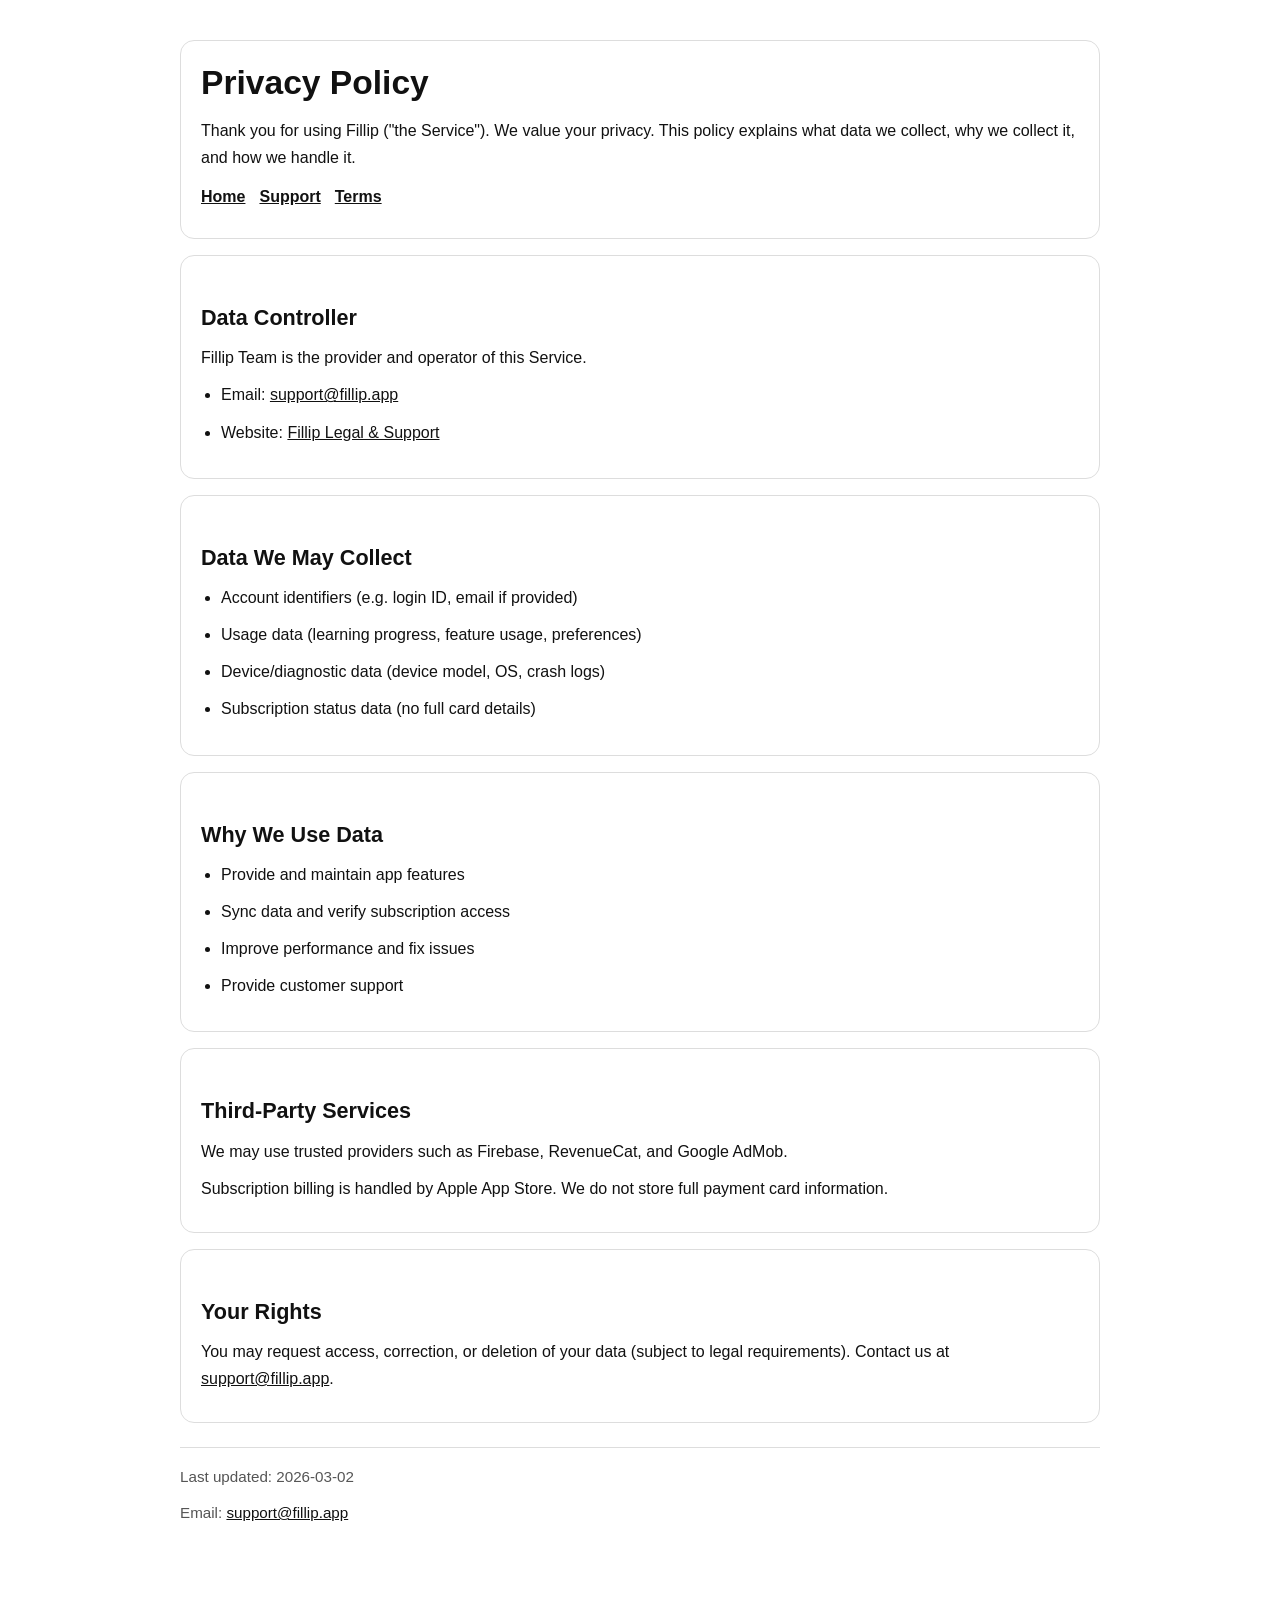
==== privacy-en.html @ 158ceb95 "英文" ====
<!doctype html>
<html lang="en">
  <head>
    <meta charset="UTF-8" />
    <meta name="viewport" content="width=device-width, initial-scale=1" />
    <title>Fillip Privacy Policy</title>
    <meta name="description" content="Privacy Policy for Fillip app." />
    <link rel="stylesheet" href="./styles.css" />
  </head>
  <body>
    <main class="container">
      <section class="card">
        <h1>Privacy Policy</h1>
        <p>
          Thank you for using Fillip ("the Service"). We value your privacy.
          This policy explains what data we collect, why we collect it, and how we handle it.
        </p>
        <nav aria-label="Page links">
          <a href="./index.html">Home</a>
          <a href="./support-en.html">Support</a>
          <a href="./terms-en.html">Terms</a>
        </nav>
      </section>

      <section class="card">
        <h2>Data Controller</h2>
        <p>Fillip Team is the provider and operator of this Service.</p>
        <ul>
          <li>Email: <a href="mailto:support@fillip.app">support@fillip.app</a></li>
          <li>Website: <a href="./index.html">Fillip Legal & Support</a></li>
        </ul>
      </section>

      <section class="card">
        <h2>Data We May Collect</h2>
        <ul>
          <li>Account identifiers (e.g. login ID, email if provided)</li>
          <li>Usage data (learning progress, feature usage, preferences)</li>
          <li>Device/diagnostic data (device model, OS, crash logs)</li>
          <li>Subscription status data (no full card details)</li>
        </ul>
      </section>

      <section class="card">
        <h2>Why We Use Data</h2>
        <ul>
          <li>Provide and maintain app features</li>
          <li>Sync data and verify subscription access</li>
          <li>Improve performance and fix issues</li>
          <li>Provide customer support</li>
        </ul>
      </section>

      <section class="card">
        <h2>Third-Party Services</h2>
        <p>We may use trusted providers such as Firebase, RevenueCat, and Google AdMob.</p>
        <p>
          Subscription billing is handled by Apple App Store. We do not store full payment card information.
        </p>
      </section>

      <section class="card">
        <h2>Your Rights</h2>
        <p>
          You may request access, correction, or deletion of your data (subject to legal requirements).
          Contact us at <a href="mailto:support@fillip.app">support@fillip.app</a>.
        </p>
      </section>

      <footer class="footer">
        <p>Last updated: 2026-03-02</p>
        <p>Email: <a href="mailto:support@fillip.app">support@fillip.app</a></p>
      </footer>
    </main>
  </body>
</html>
---- styles.css ----
:root {
  color-scheme: light;
  --bg: #ffffff;
  --card: #ffffff;
  --text: #111111;
  --subtle: #555555;
  --line: #dddddd;
  --brand: #111111;
}

* {
  box-sizing: border-box;
}

body {
  margin: 0;
  background: var(--bg);
  color: var(--text);
  font-family: -apple-system, BlinkMacSystemFont, "Segoe UI", "Noto Sans TC", "PingFang TC", "Microsoft JhengHei", sans-serif;
  line-height: 1.7;
}

.container {
  width: min(920px, calc(100% - 32px));
  margin: 0 auto;
  padding: 24px 0 64px;
}

.card {
  background: var(--card);
  border: 1px solid var(--line);
  border-radius: 14px;
  padding: 20px;
  margin-top: 16px;
}

h1,
h2,
h3 {
  line-height: 1.3;
  margin: 0 0 12px;
}

h1 {
  font-size: clamp(1.6rem, 3vw, 2.1rem);
}

h2 {
  margin-top: 28px;
  font-size: clamp(1.15rem, 2.2vw, 1.35rem);
}

p,
li {
  margin: 0 0 10px;
}

ul {
  margin: 8px 0 12px 20px;
  padding: 0;
}

a {
  color: var(--brand);
  text-decoration: underline;
}

a:hover {
  opacity: 0.85;
}

nav {
  display: flex;
  flex-wrap: wrap;
  gap: 8px 14px;
  margin: 12px 0 8px;
}

nav a {
  font-weight: 600;
}

.muted {
  color: var(--subtle);
}

.footer {
  margin-top: 24px;
  padding-top: 16px;
  border-top: 1px solid var(--line);
  color: var(--subtle);
  font-size: 0.95rem;
}
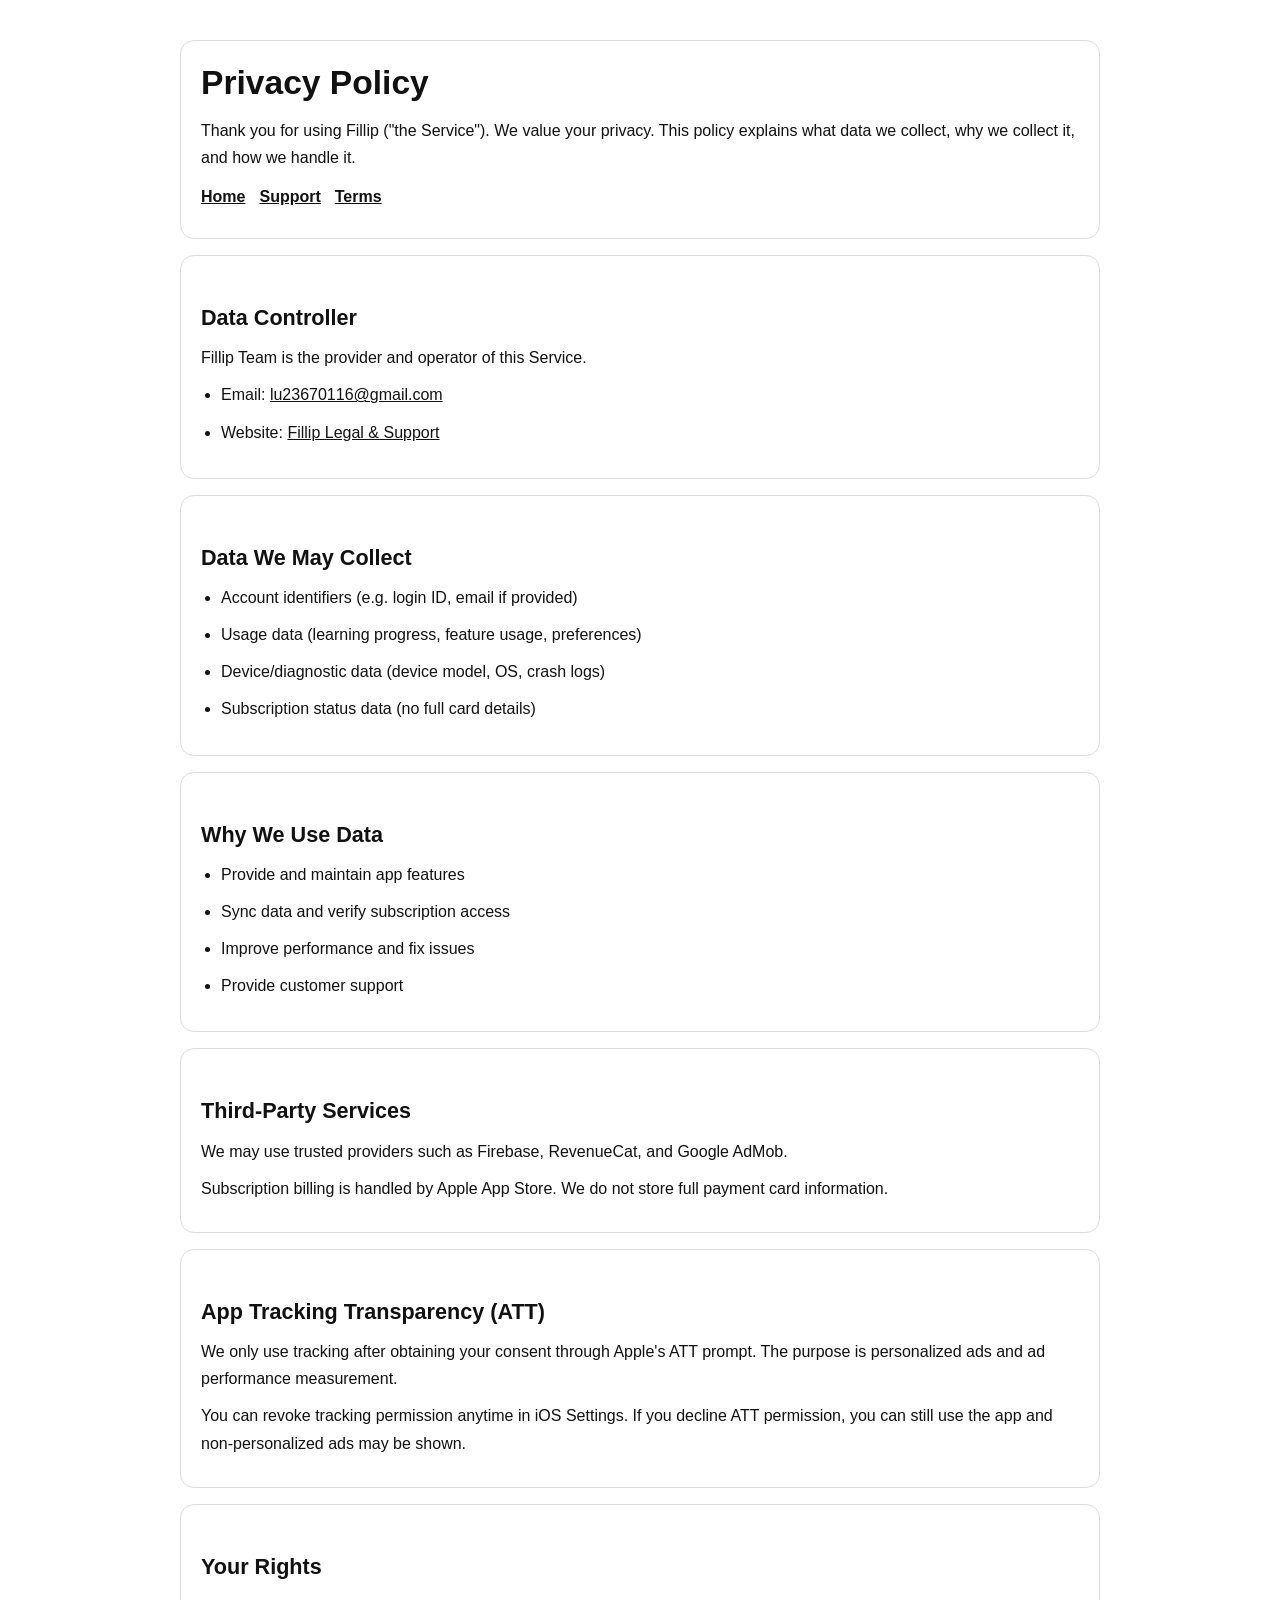
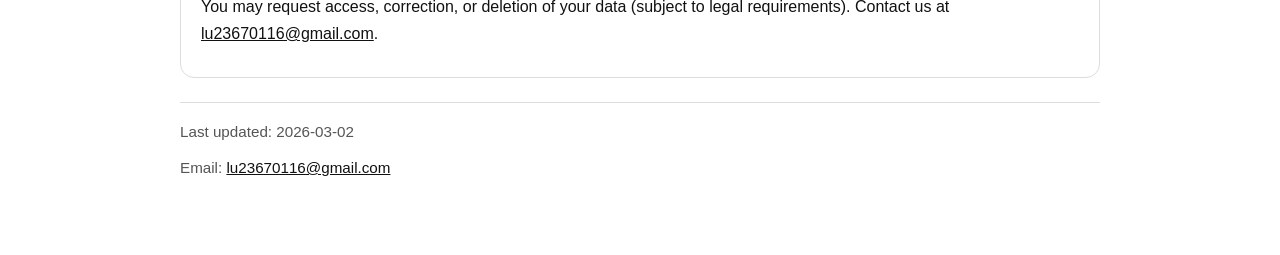
==== commit ade1f5f8: "信箱改好" ====
--- a/privacy-en.html
+++ b/privacy-en.html
@@ -26,7 +26,7 @@
         <h2>Data Controller</h2>
         <p>Fillip Team is the provider and operator of this Service.</p>
         <ul>
-          <li>Email: <a href="mailto:support@fillip.app">support@fillip.app</a></li>
+          <li>Email: <a href="mailto:lu23670116@gmail.com">lu23670116@gmail.com</a></li>
           <li>Website: <a href="./index.html">Fillip Legal & Support</a></li>
         </ul>
       </section>
@@ -60,16 +60,26 @@
       </section>
 
       <section class="card">
+        <h2>App Tracking Transparency (ATT)</h2>
+        <p>
+          We only use tracking after obtaining your consent through Apple's ATT prompt. The purpose is personalized ads and ad performance measurement.
+        </p>
+        <p>
+          You can revoke tracking permission anytime in iOS Settings. If you decline ATT permission, you can still use the app and non-personalized ads may be shown.
+        </p>
+      </section>
+
+      <section class="card">
         <h2>Your Rights</h2>
         <p>
           You may request access, correction, or deletion of your data (subject to legal requirements).
-          Contact us at <a href="mailto:support@fillip.app">support@fillip.app</a>.
+          Contact us at <a href="mailto:lu23670116@gmail.com">lu23670116@gmail.com</a>.
         </p>
       </section>
 
       <footer class="footer">
         <p>Last updated: 2026-03-02</p>
-        <p>Email: <a href="mailto:support@fillip.app">support@fillip.app</a></p>
+        <p>Email: <a href="mailto:lu23670116@gmail.com">lu23670116@gmail.com</a></p>
       </footer>
     </main>
   </body>
